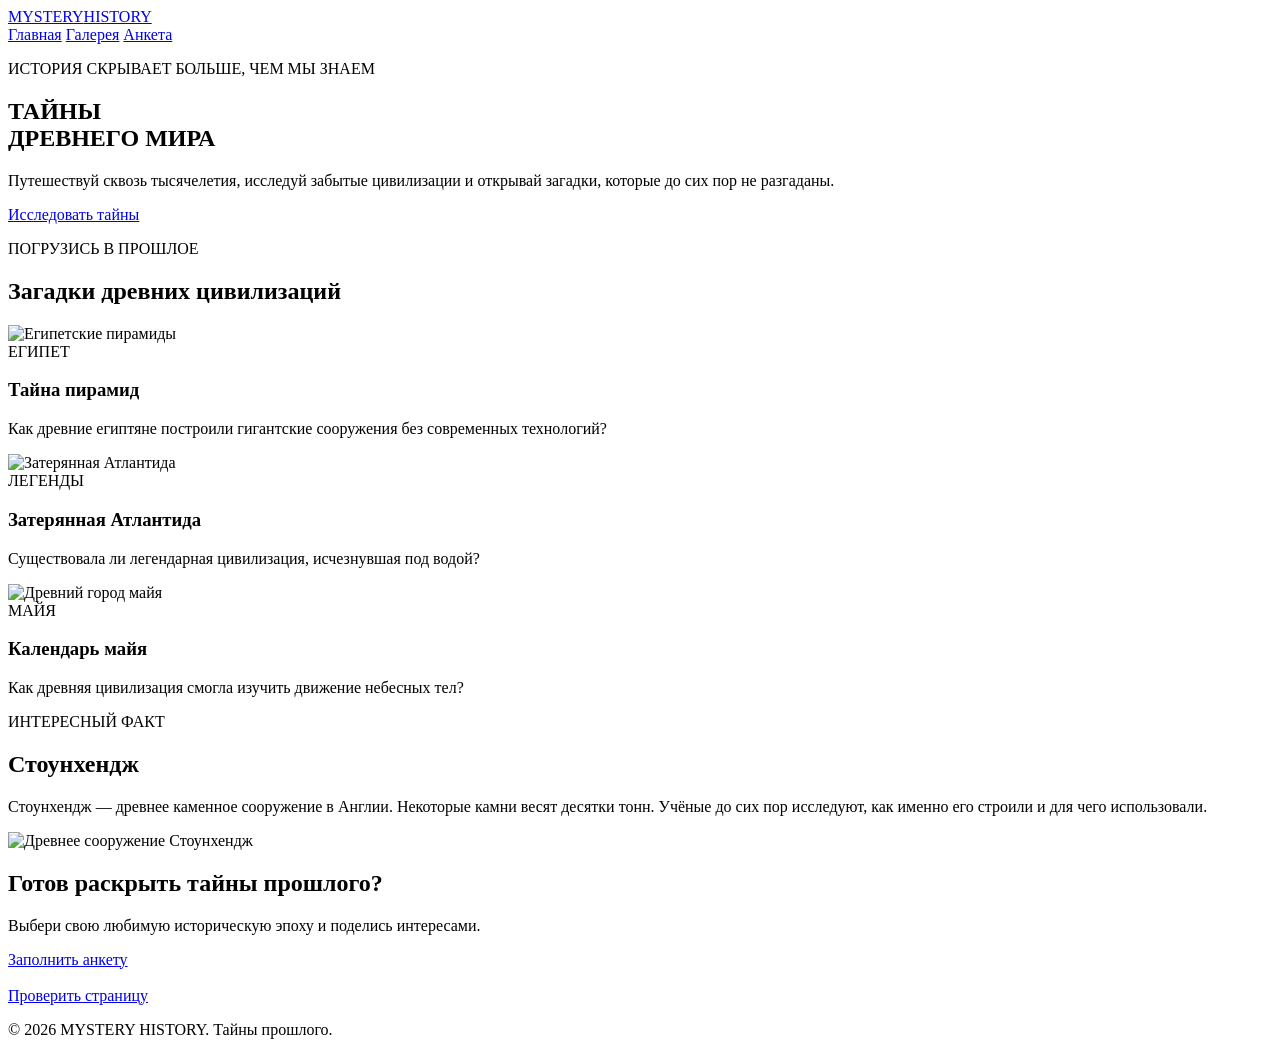
==== index.html @ 3b52f013 "Add files via upload" ====
<!DOCTYPE html>
<html lang="ru">
<head>
    <meta charset="UTF-8">
    <meta name="viewport" content="width=device-width, initial-scale=1.0">

    <title>MYSTERY HISTORY — Загадки истории</title>

    <meta name="description" content="Откройте загадки древних цивилизаций: узнайте о тайнах Египта, Атлантиды, майя и загадочных памятниках прошлого.">
    <meta name="keywords" content="древние цивилизации, история, Египет, Атлантида, майя, Стоунхендж, археология, исторические загадки">
    <meta name="author" content="Асанали Куандыков">
    <meta name="robots" content="index, follow">
    <meta name="theme-color" content="#10100f">

    <!-- Open Graph -->
    <meta property="og:title" content="MYSTERY HISTORY — Загадки истории">
    <meta property="og:description" content="Исследуй тайны древних цивилизаций и загадки прошлого.">
    <meta property="og:image" content="https://USERNAME.github.io/REPOSITORY/images/preview.jpg">
    <meta property="og:url" content="https://USERNAME.github.io/REPOSITORY/">
    <meta property="og:type" content="website">
    <meta property="og:site_name" content="MYSTERY HISTORY">
    <meta property="og:locale" content="ru_RU">

    <!-- Twitter Card -->
    <meta name="twitter:card" content="summary_large_image">
    <meta name="twitter:title" content="MYSTERY HISTORY — Загадки истории">
    <meta name="twitter:description" content="Тайны древнего мира ждут своего исследователя.">
    <meta name="twitter:image" content="https://USERNAME.github.io/REPOSITORY/images/preview.jpg">

    <!-- Canonical -->
    <link rel="canonical" href="https://USERNAME.github.io/REPOSITORY/">

    <link rel="stylesheet" href="css/style.css">
</head>

<body>

<header class="header">

    <a href="index.html" class="logo">
        MYSTERY<span>HISTORY</span>
    </a>

    <nav class="navigation">
        <a href="index.html" class="active">Главная</a>
        <a href="gallery.html">Галерея</a>
        <a href="form.html">Анкета</a>
    </nav>

</header>

<main>

    <!-- ГЛАВНЫЙ ЭКРАН -->
    <section class="hero">

        <div class="hero-content">

            <p class="subtitle">
                ИСТОРИЯ СКРЫВАЕТ БОЛЬШЕ, ЧЕМ МЫ ЗНАЕМ
            </p>

            <h1>
                ТАЙНЫ<br>
                ДРЕВНЕГО МИРА
            </h1>

            <p>
                Путешествуй сквозь тысячелетия, исследуй
                забытые цивилизации и открывай загадки,
                которые до сих пор не разгаданы.
            </p>

            <a href="gallery.html" class="main-button">
                Исследовать тайны
            </a>

        </div>

    </section>

    <!-- КАРТОЧКИ -->
    <section class="section">

        <div class="section-heading">

            <p class="subtitle">ПОГРУЗИСЬ В ПРОШЛОЕ</p>

            <h2>Загадки древних цивилизаций</h2>

        </div>

        <div class="cards">

            <article class="history-card">

                <img src="https://encrypted-tbn0.gstatic.com/images?q=tbn:ANd9GcQfWdgF2MxBpoXsAKgxcxEuWBAu0vRyyfb-WbRsX7tNpPb2n60qKOHtXdz9&s=10"
                     alt="Египетские пирамиды">

                <div class="card-content">

                    <span>ЕГИПЕТ</span>

                    <h3>Тайна пирамид</h3>

                    <p>
                        Как древние египтяне построили
                        гигантские сооружения без современных технологий?
                    </p>

                </div>

            </article>

            <article class="history-card">

                <img src="https://encrypted-tbn0.gstatic.com/images?q=tbn:ANd9GcQShBC-qkRO5tH2WwKwMpXnstuZ4R0nkFBWmuAsbssVqg&s=10"
                     alt="Затерянная Атлантида">

                <div class="card-content">

                    <span>ЛЕГЕНДЫ</span>

                    <h3>Затерянная Атлантида</h3>

                    <p>
                        Существовала ли легендарная цивилизация,
                        исчезнувшая под водой?
                    </p>

                </div>

            </article>

            <article class="history-card">

                <img src="https://encrypted-tbn0.gstatic.com/images?q=tbn:ANd9GcR-Wt92LWklF1cA-Hxk6KkXYXPs349rjYhm4X4L8DWJ_Q&s=10"
                     alt="Древний город майя">

                <div class="card-content">

                    <span>МАЙЯ</span>

                    <h3>Календарь майя</h3>

                    <p>
                        Как древняя цивилизация смогла
                        изучить движение небесных тел?
                    </p>

                </div>

            </article>

        </div>

    </section>

    <!-- ИНТЕРЕСНЫЙ ФАКТ -->
    <section class="fact-section">

        <div>

            <p class="subtitle">ИНТЕРЕСНЫЙ ФАКТ</p>

            <h2>Стоунхендж</h2>

            <p>
                Стоунхендж — древнее каменное сооружение
                в Англии. Некоторые камни весят десятки тонн.
                Учёные до сих пор исследуют, как именно
                его строили и для чего использовали.
            </p>

        </div>

        <img src="https://encrypted-tbn0.gstatic.com/images?q=tbn:ANd9GcRiQJC0zgAv3xCICZBzsQNrRDiWy-9rFkAMLWnZN13s_2nbijHfO87_I0I&s=10"
             alt="Древнее сооружение Стоунхендж"
             loading="lazy">

    </section>

    <!-- ПРИЗЫВ К ДЕЙСТВИЮ -->
    <section class="call-section">

        <h2>Готов раскрыть тайны прошлого?</h2>

        <p>
            Выбери свою любимую историческую эпоху
            и поделись интересами.
        </p>

        <a href="form.html" class="main-button">
            Заполнить анкету
        </a>

        <br><br>

        <a href="404.html" class="main-button">
            Проверить страницу 
        </a>

    </section>

</main>

<footer class="footer">

    <p>© 2026 MYSTERY HISTORY. Тайны прошлого.</p>

</footer>

<script src="js/script.js"></script>

</body>
</html>
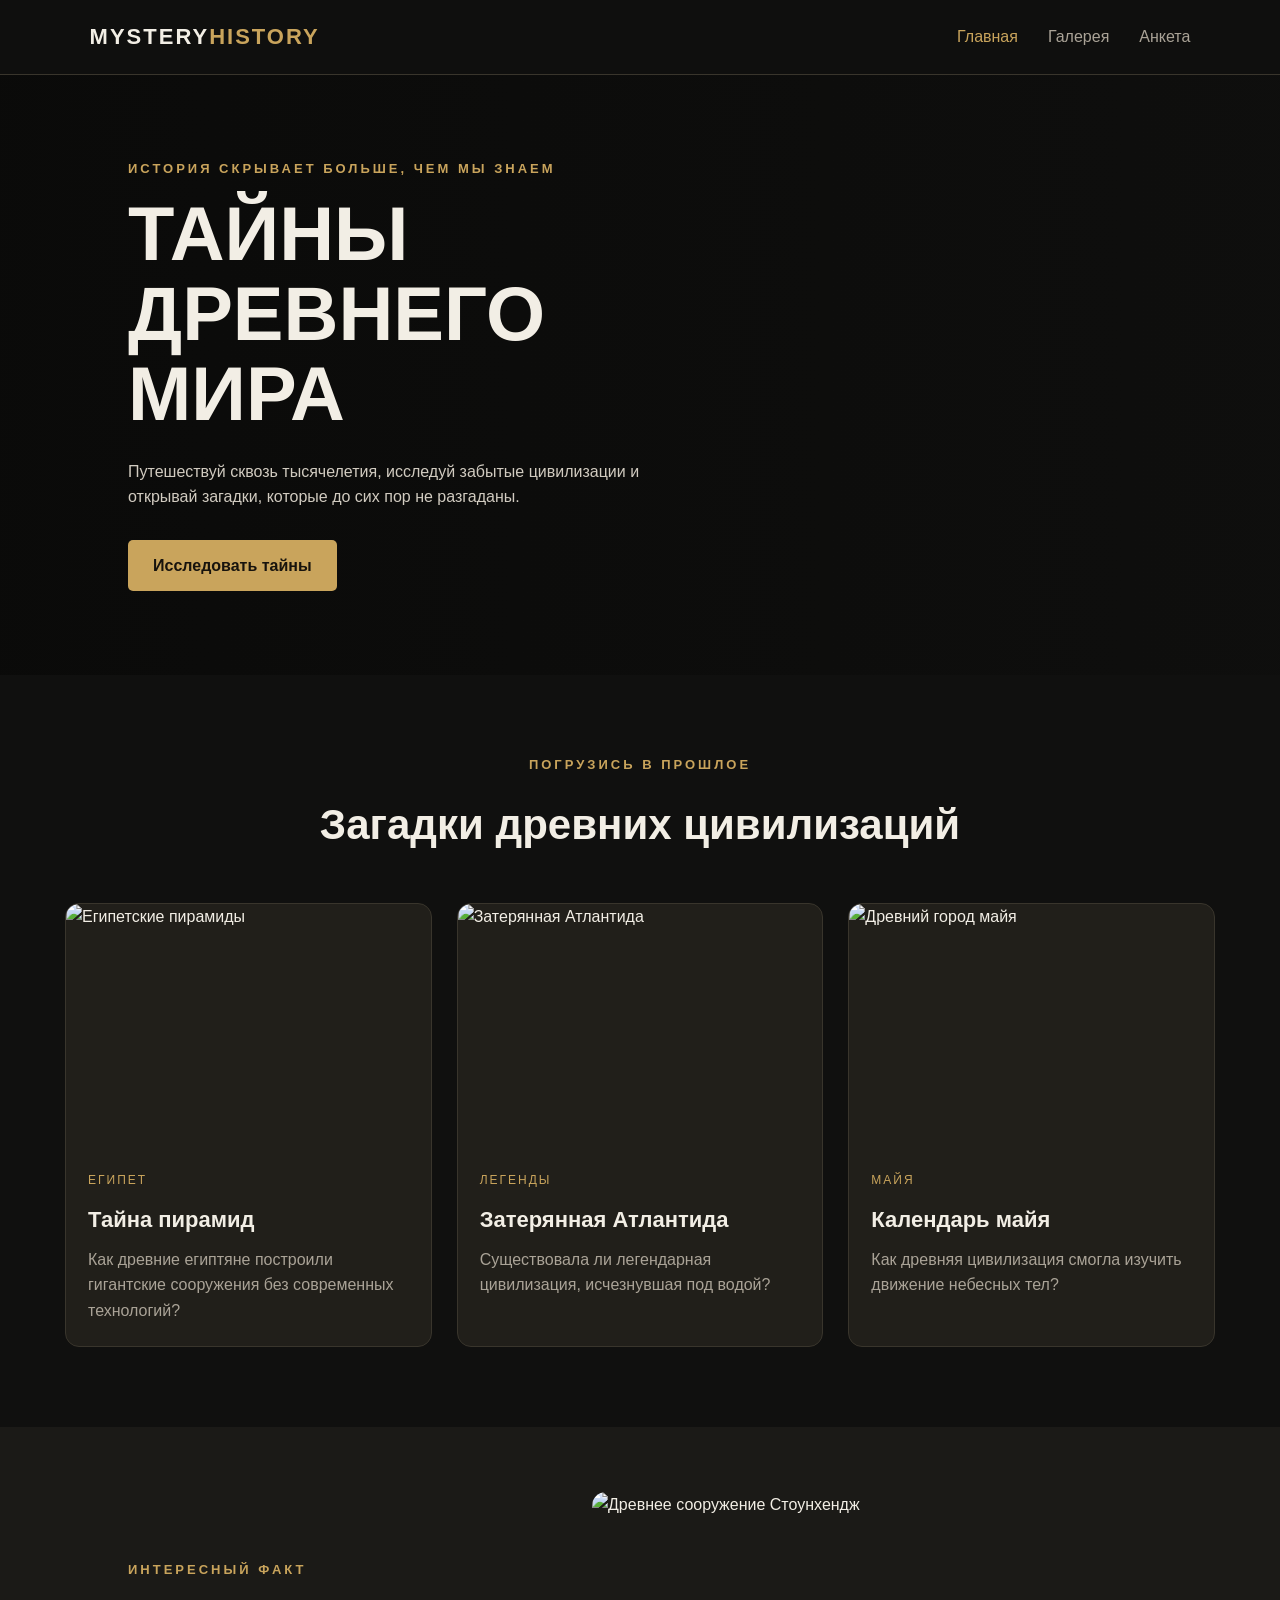
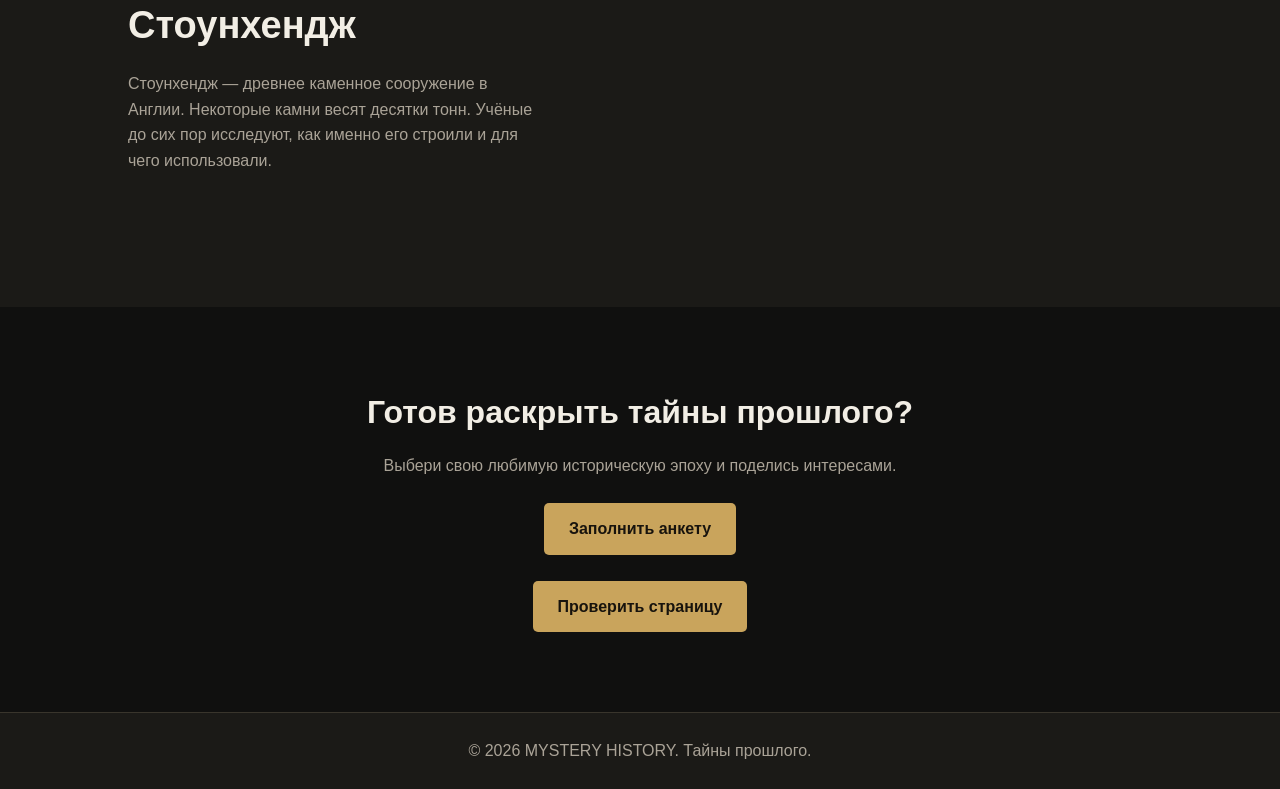
==== commit 544203c7: "Update index.html" ====
--- a/index.html
+++ b/index.html
@@ -31,7 +31,7 @@
     <!-- Canonical -->
     <link rel="canonical" href="https://USERNAME.github.io/REPOSITORY/">
 
-    <link rel="stylesheet" href="css/style.css">
+    <link rel="stylesheet" href="style.css">
 </head>
 
 <body>
--- a/style.css
+++ b/style.css
@@ -0,0 +1,532 @@
+/* ОСНОВНЫЕ НАСТРОЙКИ */
+
+:root {
+    --bg: #10100f;
+    --bg-light: #1b1a17;
+    --card: #211f1a;
+    --gold: #c9a45c;
+    --gold-light: #e5c98e;
+    --text: #f2eee5;
+    --muted: #aaa397;
+    --border: #39352c;
+    --danger: #e46b6b;
+    --success: #75c995;
+    --radius: 14px;
+    --shadow: 0 10px 35px rgba(0, 0, 0, 0.3);
+    --transition: 0.3s ease;
+    --container: 1200px;
+    --font: Arial, sans-serif;
+}
+
+* {
+    margin: 0;
+    padding: 0;
+    box-sizing: border-box;
+}
+
+html {
+    scroll-behavior: smooth;
+}
+
+body {
+    font-family: var(--font);
+    background: var(--bg);
+    color: var(--text);
+    line-height: 1.6;
+}
+
+img {
+    display: block;
+    width: 100%;
+    height: auto;
+}
+
+a {
+    color: inherit;
+    text-decoration: none;
+}
+
+button,
+input,
+select,
+textarea {
+    font: inherit;
+}
+
+/* ШАПКА */
+
+.header {
+    min-height: 75px;
+    padding: 15px 7%;
+    background: rgba(16, 16, 15, 0.96);
+    border-bottom: 1px solid var(--border);
+    display: flex;
+    align-items: center;
+    justify-content: space-between;
+    gap: 20px;
+    position: sticky;
+    top: 0;
+    z-index: 10;
+}
+
+.logo {
+    font-size: 22px;
+    font-weight: 800;
+    letter-spacing: 2px;
+}
+
+.logo span {
+    color: var(--gold);
+}
+
+.navigation {
+    display: flex;
+    gap: 30px;
+}
+
+.navigation a {
+    color: var(--muted);
+    transition: var(--transition);
+}
+
+.navigation a:hover,
+.navigation a.active {
+    color: var(--gold);
+}
+
+/* ГЛАВНЫЙ ЭКРАН */
+
+.hero {
+    min-height: 600px;
+    display: flex;
+    align-items: center;
+    padding: 70px 10%;
+    background:
+        linear-gradient(90deg, rgba(10, 10, 9, 0.95), rgba(10, 10, 9, 0.25)),
+        url("../images/optimized/pyramids.webp") center/cover;
+}
+
+.hero-content {
+    max-width: 650px;
+}
+
+.subtitle {
+    color: var(--gold);
+    font-size: 13px;
+    letter-spacing: 3px;
+    font-weight: bold;
+    margin-bottom: 15px;
+}
+
+.hero h1 {
+    font-size: clamp(42px, 7vw, 76px);
+    line-height: 1.05;
+    margin-bottom: 25px;
+}
+
+.hero-content > p:not(.subtitle) {
+    color: #d1cbc0;
+    max-width: 550px;
+    margin-bottom: 30px;
+}
+
+/* КНОПКИ */
+
+.main-button {
+    display: inline-block;
+    background: var(--gold);
+    color: #17130d;
+    border: none;
+    border-radius: 5px;
+    padding: 13px 25px;
+    font-weight: bold;
+    cursor: pointer;
+    transition: var(--transition);
+}
+
+.main-button:hover {
+    background: var(--gold-light);
+    transform: translateY(-3px);
+}
+
+/* СЕКЦИИ */
+
+.section,
+.page-container {
+    max-width: var(--container);
+    margin: auto;
+    padding: 80px 25px;
+}
+
+.section-heading {
+    text-align: center;
+    margin-bottom: 45px;
+}
+
+.section-heading h1,
+.section-heading h2 {
+    font-size: clamp(28px, 4vw, 42px);
+    margin-bottom: 12px;
+}
+
+.section-heading > p:last-child {
+    color: var(--muted);
+}
+
+/* КАРТОЧКИ */
+
+.cards {
+    display: grid;
+    grid-template-columns: repeat(3, 1fr);
+    gap: 25px;
+}
+
+.history-card,
+.gallery-item {
+    background: var(--card);
+    border: 1px solid var(--border);
+    border-radius: var(--radius);
+    overflow: hidden;
+    transition: var(--transition);
+}
+
+.history-card:hover,
+.gallery-item:hover {
+    transform: translateY(-7px);
+    box-shadow: var(--shadow);
+}
+
+.history-card img {
+    height: 240px;
+    object-fit: cover;
+    aspect-ratio: 16 / 10;
+}
+
+.card-content {
+    padding: 22px;
+}
+
+.card-content span {
+    color: var(--gold);
+    font-size: 12px;
+    letter-spacing: 2px;
+}
+
+.card-content h3 {
+    margin: 10px 0;
+    font-size: 22px;
+}
+
+.card-content p {
+    color: var(--muted);
+}
+
+/* ИНТЕРЕСНЫЙ ФАКТ */
+
+.fact-section {
+    background: var(--bg-light);
+    padding: 65px 10%;
+    display: grid;
+    grid-template-columns: 1fr 1fr;
+    align-items: center;
+    gap: 45px;
+}
+
+.fact-section h2 {
+    font-size: 38px;
+    margin-bottom: 15px;
+}
+
+.fact-section p:not(.subtitle) {
+    color: var(--muted);
+}
+
+.fact-section img {
+    height: 350px;
+    object-fit: cover;
+    aspect-ratio: 16 / 10;
+    border-radius: var(--radius);
+}
+
+/* ПРИЗЫВ К ДЕЙСТВИЮ */
+
+.call-section {
+    text-align: center;
+    padding: 80px 20px;
+}
+
+.call-section h2 {
+    font-size: 32px;
+    margin-bottom: 15px;
+}
+
+.call-section p {
+    color: var(--muted);
+    margin-bottom: 25px;
+}
+
+/* ГАЛЕРЕЯ */
+
+.gallery-grid {
+    display: grid;
+    grid-template-columns: repeat(3, 1fr);
+    gap: 25px;
+}
+
+.gallery-item img {
+    width: 100%;
+    aspect-ratio: 3 / 2;
+    height: 230px;
+    object-fit: cover;
+}
+
+.gallery-item h3 {
+    padding: 17px;
+    font-size: 18px;
+}
+
+/* ФОРМА */
+
+.form-card,
+.success-card {
+    max-width: 850px;
+    margin: auto;
+    padding: 35px;
+    background: var(--card);
+    border: 1px solid var(--border);
+    border-radius: var(--radius);
+    box-shadow: var(--shadow);
+}
+
+.form-card h2 {
+    color: var(--gold);
+    margin-bottom: 25px;
+}
+
+.form-grid {
+    display: grid;
+    grid-template-columns: repeat(2, 1fr);
+    gap: 20px;
+}
+
+.form-group {
+    display: flex;
+    flex-direction: column;
+    gap: 8px;
+}
+
+.full-width {
+    grid-column: 1 / -1;
+}
+
+.form-group > label {
+    font-weight: bold;
+}
+
+.form-group input:not([type="checkbox"]):not([type="radio"]),
+.form-group select,
+.form-group textarea {
+    width: 100%;
+    padding: 13px;
+    background: var(--bg);
+    border: 1px solid var(--border);
+    border-radius: 6px;
+    color: var(--text);
+    outline: none;
+}
+
+.form-group input:focus,
+.form-group select:focus,
+.form-group textarea:focus {
+    border-color: var(--gold);
+}
+
+.checkbox-label,
+.radio-label {
+    display: flex;
+    align-items: center;
+    gap: 10px;
+    cursor: pointer;
+    color: var(--muted);
+}
+
+.checkbox-label input,
+.radio-label input {
+    accent-color: var(--gold);
+}
+
+.error {
+    color: var(--danger);
+    min-height: 16px;
+    font-size: 12px;
+}
+
+.invalid {
+    border-color: var(--danger) !important;
+}
+
+.divider {
+    height: 1px;
+    background: var(--border);
+    margin: 35px 0;
+}
+
+.form-card button {
+    margin-top: 25px;
+}
+
+.success-card {
+    text-align: center;
+    border-color: var(--success);
+}
+
+.success-card h2 {
+    color: var(--success);
+    margin-bottom: 15px;
+}
+
+.success-card p {
+    margin-bottom: 20px;
+}
+
+#userInfo {
+    color: var(--muted);
+    margin-bottom: 25px;
+}
+
+/* ПОДВАЛ */
+
+.footer {
+    padding: 25px;
+    text-align: center;
+    color: var(--muted);
+    background: var(--bg-light);
+    border-top: 1px solid var(--border);
+}
+
+/* АДАПТИВНОСТЬ */
+
+@media (max-width: 800px) {
+    .cards,
+    .gallery-grid {
+        grid-template-columns: repeat(2, 1fr);
+    }
+
+    .fact-section {
+        grid-template-columns: 1fr;
+    }
+
+    .hero {
+        min-height: 500px;
+        padding: 60px 7%;
+    }
+}
+
+@media (max-width: 550px) {
+    .header {
+        flex-direction: column;
+        padding: 15px;
+    }
+
+    .navigation {
+        gap: 20px;
+        flex-wrap: wrap;
+        justify-content: center;
+    }
+
+    .cards,
+    .gallery-grid,
+    .form-grid {
+        grid-template-columns: 1fr;
+    }
+
+    .full-width {
+        grid-column: auto;
+    }
+
+    .hero {
+        min-height: 450px;
+    }
+
+    .hero h1 {
+        font-size: 42px;
+    }
+
+    .form-card,
+    .success-card {
+        padding: 20px;
+    }
+
+    .section,
+    .page-container {
+        padding: 55px 17px;
+    }
+
+    .fact-section {
+        padding: 45px 20px;
+    }
+}
+
+
+/* СТРАНИЦА 404 */
+
+.error-page {
+    min-height: 75vh;
+    display: flex;
+    align-items: center;
+    justify-content: center;
+    text-align: center;
+    padding: 60px 20px;
+
+    background:
+        linear-gradient(rgba(16, 16, 15, 0.85), rgba(16, 16, 15, 0.95)),
+        url("../images/optimized/pyramids.webp") center/cover;
+}
+
+.error-content {
+    max-width: 650px;
+}
+
+.error-content h1 {
+    font-size: clamp(100px, 20vw, 190px);
+    line-height: 1;
+    color: var(--gold);
+    text-shadow: 0 0 35px rgba(201, 164, 92, 0.3);
+}
+
+.error-content h2 {
+    font-size: 32px;
+    margin: 15px 0;
+}
+
+.error-content > p:not(.subtitle) {
+    color: var(--muted);
+    margin-bottom: 30px;
+}
+
+.error-links {
+    display: flex;
+    justify-content: center;
+    gap: 25px;
+    margin-top: 35px;
+    flex-wrap: wrap;
+}
+
+.error-links a {
+    color: var(--gold);
+    transition: 0.3s;
+}
+
+.error-links a:hover {
+    color: var(--gold-light);
+}
+
+@media (max-width: 550px) {
+    .error-content h2 {
+        font-size: 25px;
+    }
+
+    .error-links {
+        gap: 15px;
+    }
+}
